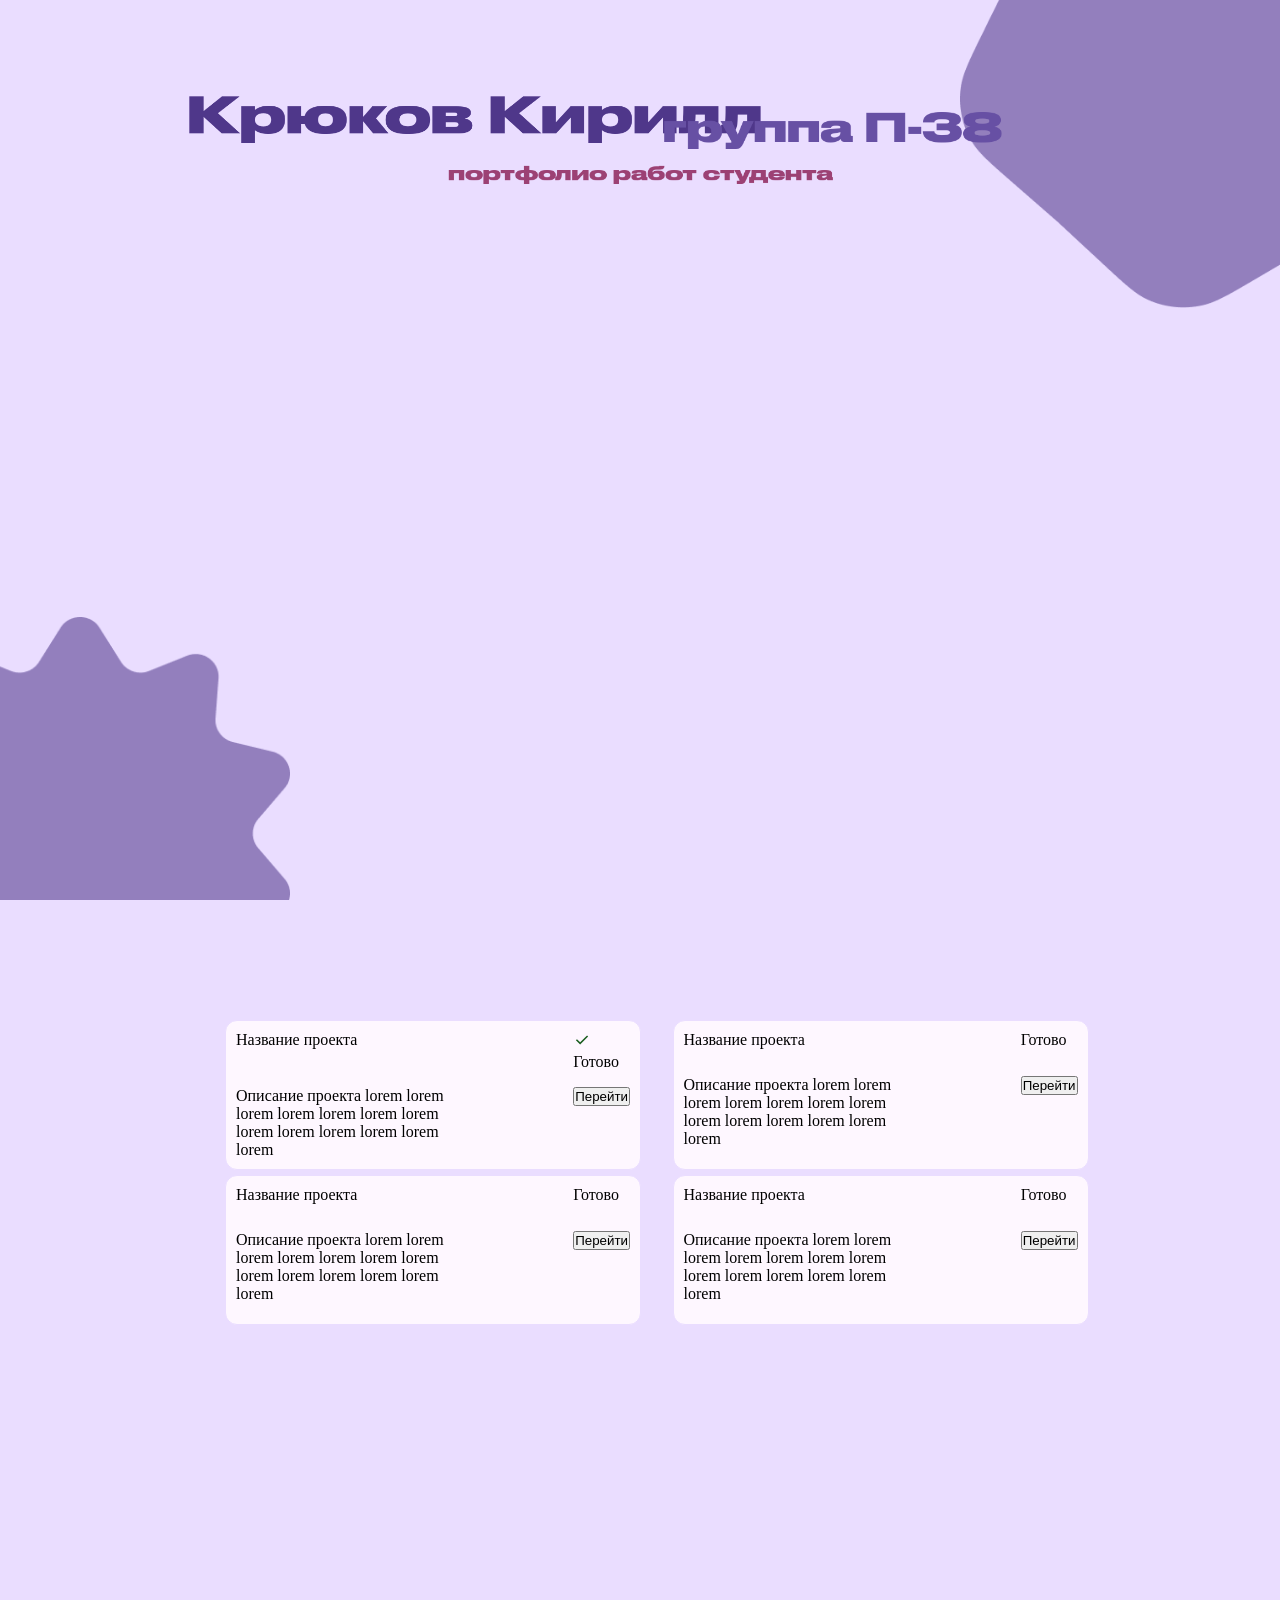
==== developing.html @ 5fa7cd90 "feat: ended work with welcome screen and starting development of cards" ====
<!DOCTYPE html>
<html lang="ru">
<head>
    <meta charset="UTF-8">
    <meta name="viewport" content="width=device-width, initial-scale=1.0">
    <title>Крюков Кирилл П-38</title>
    <link rel="stylesheet" href="styles/style.css">
</head>
<body>
    <!-- ПЕРВЫЙ ЭКРАН -->
    <div class="main_container">
        
        <div class="md3__deco">
            <img src="Shape5.png" alt="" class="sh5">
            <img src="Shape12.png" alt="" class="sh12">
        </div>

        <div class="maintext">
            <div class="centered_y">
                <!-- Это те самые элементы, которые мы будем двигать -->
                <p class="primary_text">Крюков Кирилл</p>
                <p class="secondary_text">группа П-38</p>
                <p class="tretiary_text">портфолио работ студента</p>
            </div>
        </div>

        <div class="bottom_elements">
            <img src="icon.svg" alt="v" class="bottom_icon">
            <p>листайте вверх чтобы перейти к работам</p>
        </div>
    </div>

    <!-- ВТОРОЙ ЭКРАН (Нужен чтобы было куда скроллить) -->
    <div class="portfolio-works">
        <div class="cards">
            <div class="card">
                <div class="name">
                    Название проекта
                </div>
                <div class="status ready">
                    <div class="icon">
                        <img src="readyicon.svg" alt="Готово!">
                    </div>
                    <div class="text">
                        Готово
                    </div>
                </div>
                <div class="desc">
                    Описание проекта lorem lorem lorem lorem lorem lorem lorem lorem lorem lorem lorem lorem lorem
                </div>
                <div class="gobutton">
                    <button>Перейти</button>
                </div>
            </div>
            <div class="card">
                <div class="name">
                    Название проекта
                </div>
                <div class="status ready">
                    <div class="icon">

                    </div>
                    <div class="text">
                        Готово
                    </div>
                </div>
                <div class="desc">
                    Описание проекта lorem lorem lorem lorem lorem lorem lorem lorem lorem lorem lorem lorem lorem
                </div>
                <div class="gobutton">
                    <button>Перейти</button>
                </div>
            </div>
            <div class="card">
                <div class="name">
                    Название проекта
                </div>
                <div class="status ready">
                    <div class="icon">

                    </div>
                    <div class="text">
                        Готово
                    </div>
                </div>
                <div class="desc">
                    Описание проекта lorem lorem lorem lorem lorem lorem lorem lorem lorem lorem lorem lorem lorem
                </div>
                <div class="gobutton">
                    <button>Перейти</button>
                </div>
            </div>
            <div class="card">
                <div class="name">
                    Название проекта
                </div>
                <div class="status ready">
                    <div class="icon">

                    </div>
                    <div class="text">
                        Готово
                    </div>
                </div>
                <div class="desc">
                    Описание проекта lorem lorem lorem lorem lorem lorem lorem lorem lorem lorem lorem lorem lorem
                </div>
                <div class="gobutton">
                    <button>Перейти</button>
                </div>
            </div>
        </div>
    </div>

    <script src="scroll.js"></script>
</body>
</html>
---- styles/style.css ----
@font-face {
  font-family: 'DrukWideCur';
  src: url('../drukwidecyr-bold.woff2') format('woff2'),
       url('drukwidecyr-bold.woff2') format('woff2');
  font-weight: 600;
  font-style: normal;
  font-display: swap;
}

*, *::before, *::after {
  box-sizing: border-box;
  margin: 0;
  padding: 0;
}

html, body {
  width: 100%;
  background-color: #EADDFF;
  -webkit-font-smoothing: antialiased;
  -moz-osx-font-smoothing: grayscale;
}

.main_container {
  position: fixed;
  top: 0;
  left: 0;
  width: 100%;
  height: 100vh;
  display: flex;
  align-items: center;
  justify-content: center;
  z-index: 1;
}

.maintext {
  text-align: center;
  z-index: 10;
}

.centered_y p {
  /* Важно для предсказуемой анимации */
  transform-origin: center center;
  will-change: transform;
}

.primary_text {
  color: #4F378A;
  font-size: 96px;
  font-family: 'DrukWideCur', 'Arial Black', sans-serif;
  margin: 0;
  line-height: 1;
}

.secondary_text {
  color: #6750A4;
  font-size: 64px;
  font-family: 'DrukWideCur', 'Arial Black', sans-serif;
  margin: 0;
}

.tretiary_text {
  color: #9C4174;
  font-size: 32px;
  font-family: 'DrukWideCur', 'Arial Black', sans-serif;
  margin-top: 18px;
}

.md3__deco {
  position: absolute;
  inset: 0;
  pointer-events: none;
  z-index: -1;
  overflow: hidden;
  will-change: opacity; /* Добавь вот это для оптимизации */
}

.sh5 {
  position: absolute;
  top: -160px; right: -160px;
  width: 480px; height: auto;
  animation: spin 12s linear infinite;
}

.sh12 {
  position: absolute;
  bottom: -150px; left: -130px;
  width: 420px; height: auto;
  animation: spin 15s linear infinite;
}

.bottom_elements {
  font-family: 'DrukWideCur', 'Arial Black', sans-serif;
  color: #6750A4;
  position: absolute;
  bottom: 30px;
  left: 50%;
  transform: translateX(-50%);
  text-align: center;
  display: flex;
  flex-direction: column;
  align-items: center;
  font-size: 14px;
  z-index: 5;
  will-change: opacity;
}

.bottom_icon {
  animation: bottomDeco_levitation 5s linear infinite;
}

.portfolio-works {
  position: relative;
  margin-top: 100vh;
  min-height: 150vh;
  padding: 120px 50px 50px 50px;
}

.card {
    background-color: #FEF7FF;
    border: 1px solid #EADDFF;
    border-radius: 12px;
    padding: 10px;
    display: grid;
    width: 416px;
    grid-template-columns: 1fr auto; 
    gap: 16px;
}

.desc {
  max-width: 227px;
}

.card.status {
  border-radius: 8px;
}

.cards {
  display: grid;
  grid-template-columns: repeat(2, 1fr);
  grid-template-rows: repeat(5, 1fr); 
  grid-column-gap: 5px;
  grid-row-gap: 5px;
  max-width: 950px;
  margin: 0 auto;
  padding-left: 60px;
}

@keyframes spin {
  from { transform: rotate(0deg); }
  to { transform: rotate(360deg); }
}

@keyframes bottomDeco_levitation {
  0% {
    transform: translateY(0px);
  }
  50% {
    transform: translateY(-5px);
  }
  100% {
    transform: translateY(0px);
  }
}

/* Адаптив шрифтов оставляю твой, но анимация в JS может потребовать подстройки под мобилки */
@media (max-width: 1200px) {
  .primary_text { font-size: 72px; }
  .secondary_text { font-size: 48px; }
  .tretiary_text { font-size: 24px; }
}
@media (max-width: 992px) {
  .primary_text { font-size: 56px; }
  .secondary_text { font-size: 36px; }
  .tretiary_text { font-size: 20px; }
}
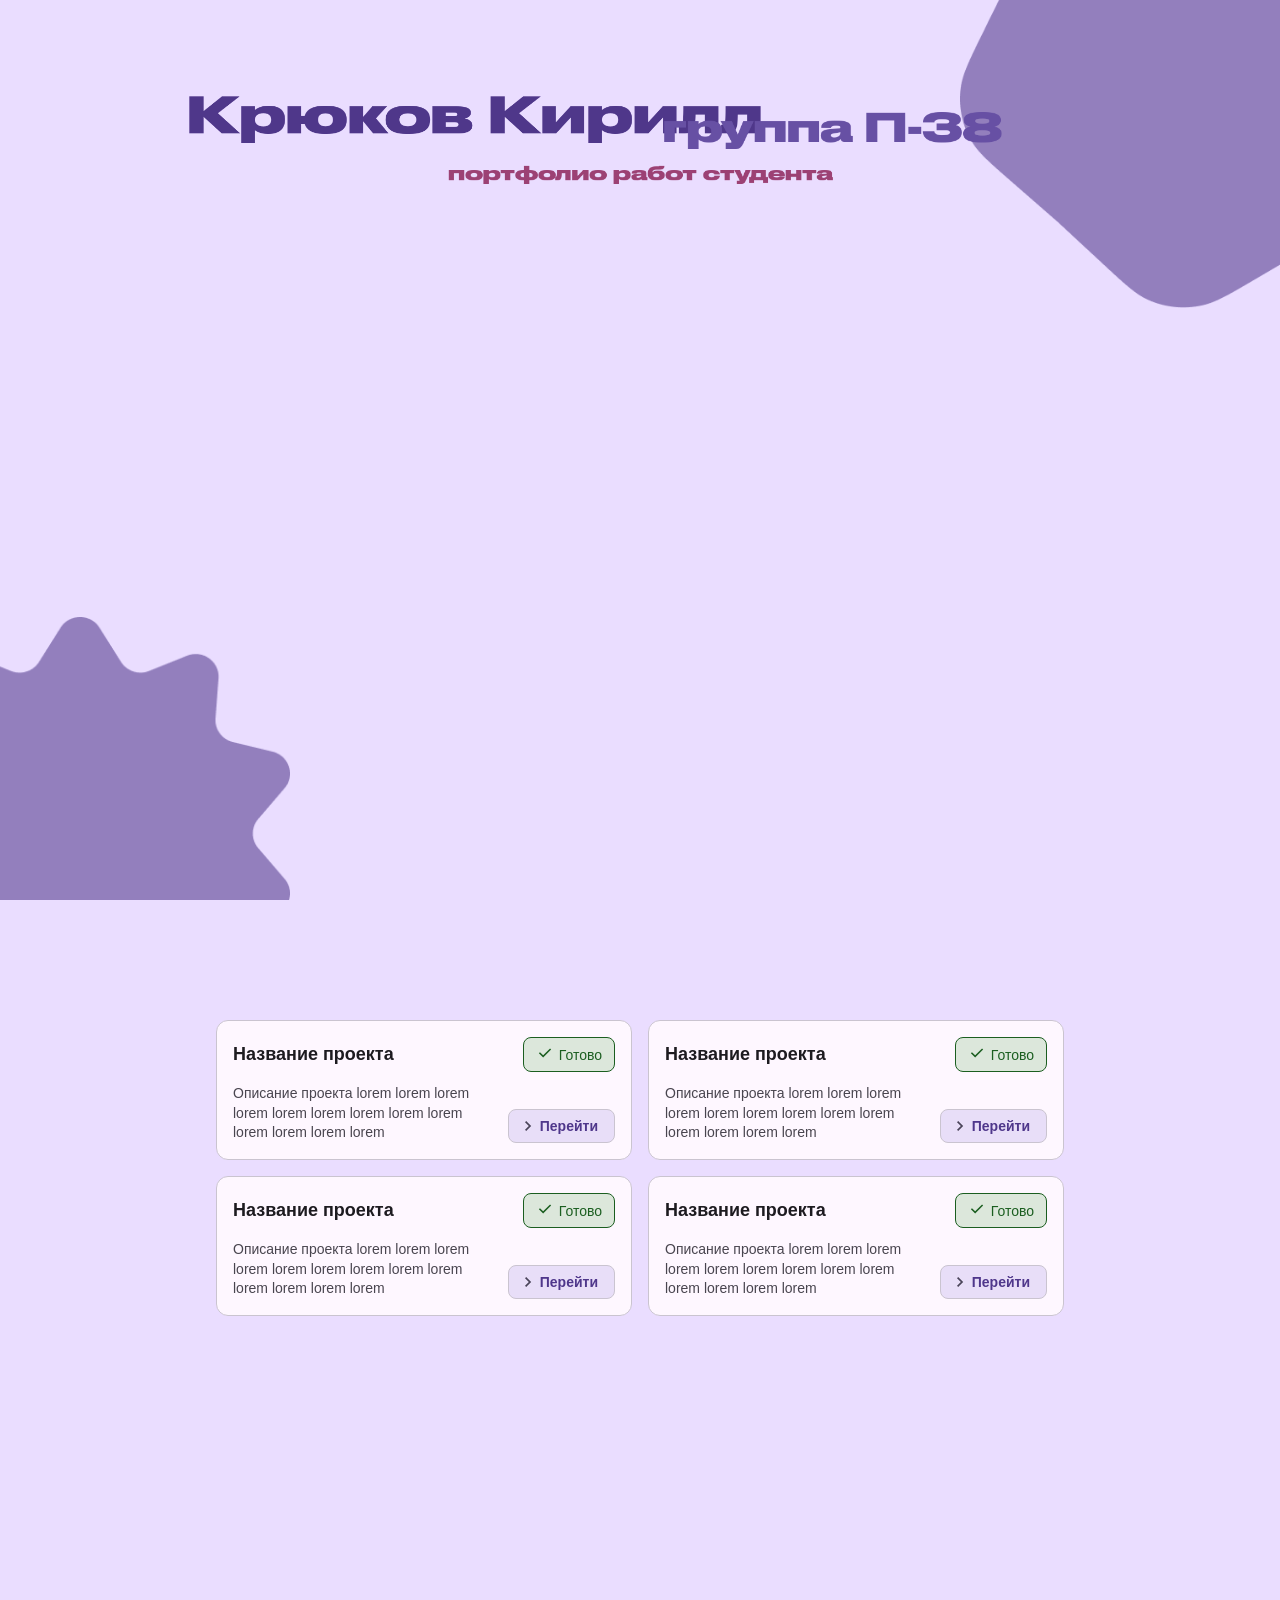
==== commit c3f82f39: "feat: add 3d perspective and designed cards" ====
--- a/developing.html
+++ b/developing.html
@@ -7,7 +7,6 @@
     <link rel="stylesheet" href="styles/style.css">
 </head>
 <body>
-    <!-- ПЕРВЫЙ ЭКРАН -->
     <div class="main_container">
         
         <div class="md3__deco">
@@ -17,7 +16,6 @@
 
         <div class="maintext">
             <div class="centered_y">
-                <!-- Это те самые элементы, которые мы будем двигать -->
                 <p class="primary_text">Крюков Кирилл</p>
                 <p class="secondary_text">группа П-38</p>
                 <p class="tretiary_text">портфолио работ студента</p>
@@ -25,12 +23,10 @@
         </div>
 
         <div class="bottom_elements">
-            <img src="icon.svg" alt="v" class="bottom_icon">
-            <p>листайте вверх чтобы перейти к работам</p>
+            <img src="upicon.svg" alt="v" class="bottom_icon">
+            <p>листайте вниз чтобы перейти к работам</p>
         </div>
     </div>
-
-    <!-- ВТОРОЙ ЭКРАН (Нужен чтобы было куда скроллить) -->
     <div class="portfolio-works">
         <div class="cards">
             <div class="card">
@@ -49,7 +45,7 @@
                     Описание проекта lorem lorem lorem lorem lorem lorem lorem lorem lorem lorem lorem lorem lorem
                 </div>
                 <div class="gobutton">
-                    <button>Перейти</button>
+                    <button><img src="goicon.svg" alt="">Перейти</button>
                 </div>
             </div>
             <div class="card">
@@ -58,7 +54,7 @@
                 </div>
                 <div class="status ready">
                     <div class="icon">
-
+                        <img src="readyicon.svg" alt="Готово!">
                     </div>
                     <div class="text">
                         Готово
@@ -68,7 +64,7 @@
                     Описание проекта lorem lorem lorem lorem lorem lorem lorem lorem lorem lorem lorem lorem lorem
                 </div>
                 <div class="gobutton">
-                    <button>Перейти</button>
+                    <button><img src="goicon.svg" alt="">Перейти</button>
                 </div>
             </div>
             <div class="card">
@@ -77,7 +73,7 @@
                 </div>
                 <div class="status ready">
                     <div class="icon">
-
+                        <img src="readyicon.svg" alt="Готово!">
                     </div>
                     <div class="text">
                         Готово
@@ -87,7 +83,7 @@
                     Описание проекта lorem lorem lorem lorem lorem lorem lorem lorem lorem lorem lorem lorem lorem
                 </div>
                 <div class="gobutton">
-                    <button>Перейти</button>
+                    <button><img src="goicon.svg" alt="">Перейти</button>
                 </div>
             </div>
             <div class="card">
@@ -96,7 +92,7 @@
                 </div>
                 <div class="status ready">
                     <div class="icon">
-
+                        <img src="readyicon.svg" alt="Готово!">
                     </div>
                     <div class="text">
                         Готово
@@ -106,7 +102,7 @@
                     Описание проекта lorem lorem lorem lorem lorem lorem lorem lorem lorem lorem lorem lorem lorem
                 </div>
                 <div class="gobutton">
-                    <button>Перейти</button>
+                    <button><img src="goicon.svg" alt="">Перейти</button>
                 </div>
             </div>
         </div>
--- a/styles/style.css
+++ b/styles/style.css
@@ -20,6 +20,11 @@
   -moz-osx-font-smoothing: grayscale;
 }
 
+.zalupa {
+  font-family: 'DrukWideCur', 'Arial Black', sans-serif;
+  color: #4F378A;
+}
+
 .main_container {
   position: fixed;
   top: 0;
@@ -38,7 +43,6 @@
 }
 
 .centered_y p {
-  /* Важно для предсказуемой анимации */
   transform-origin: center center;
   will-change: transform;
 }
@@ -71,7 +75,7 @@
   pointer-events: none;
   z-index: -1;
   overflow: hidden;
-  will-change: opacity; /* Добавь вот это для оптимизации */
+  will-change: opacity;
 }
 
 .sh5 {
@@ -115,61 +119,130 @@
   padding: 120px 50px 50px 50px;
 }
 
-.card {
-    background-color: #FEF7FF;
-    border: 1px solid #EADDFF;
-    border-radius: 12px;
-    padding: 10px;
-    display: grid;
-    width: 416px;
-    grid-template-columns: 1fr auto; 
-    gap: 16px;
-}
-
-.desc {
-  max-width: 227px;
-}
-
-.card.status {
-  border-radius: 8px;
-}
-
+/* === ОБЩАЯ СЕТКА КАРТОЧЕК === */
 .cards {
   display: grid;
-  grid-template-columns: repeat(2, 1fr);
-  grid-template-rows: repeat(5, 1fr); 
-  grid-column-gap: 5px;
-  grid-row-gap: 5px;
+  grid-template-columns: repeat(2, 416px);
+  justify-content: center;
+  gap: 16px;
   max-width: 950px;
   margin: 0 auto;
-  padding-left: 60px;
-}
-
+  align-items: start; /* Не тянет соседние карточки по высоте */
+}
+
+/* === ВНУТРЕННЯЯ РАЗМЕТКА КАРТОЧКИ === */
+.card {
+  background-color: #FEF7FF;
+  border: 1px solid #CAC4D0;
+  border-radius: 12px;
+  padding: 16px;
+  width: 416px;
+  height: fit-content; /* Высота строго по контенту */
+  display: grid;
+  grid-template-columns: 1fr auto;
+  grid-template-rows: auto 1fr;
+  row-gap: 12px;
+  column-gap: 16px;
+  align-items: start;
+}
+
+.name {
+  grid-column: 1 / 2;
+  grid-row: 1 / 2;
+  font-family: 'Roboto', sans-serif;
+  font-weight: 600;
+  font-size: 18px;
+  color: #1D1B20;
+  align-self: center;
+}
+
+.status {
+  grid-column: 2 / 3;
+  grid-row: 1 / 2;
+  justify-self: end;
+  display: flex;
+  align-items: center;
+  border-radius: 8px;
+  font-family: 'Roboto', Tahoma, Geneva, Verdana, sans-serif;
+  font-size: 14px;
+}
+
+.status img {
+  padding-right: 5px;
+}
+
+.status.ready {
+  border: 1px solid #1B5E20;
+  background-color: #DCE7DB;
+  color: #1B5E20;
+  padding: 6px 12px;
+}
+
+.desc {
+  grid-column: 1 / 2;
+  grid-row: 2 / 3;
+  max-width: 240px;
+  font-family: 'Roboto', sans-serif;
+  font-size: 14px;
+  line-height: 1.4;
+  color: #49454F;
+}
+
+.gobutton {
+  grid-column: 2 / 3;
+  grid-row: 2 / 3;
+  justify-self: end;
+  align-self: end;
+}
+
+.card button {
+  border: 1px solid #CAC4D0;
+  background-color: #E8DEF8;
+  color: #4F378B;
+  padding: 8px 16px;
+  border-radius: 8px;
+  cursor: pointer;
+  display: flex;
+  align-items: center;
+  font-family: 'Roboto', Tahoma, Geneva, Verdana, sans-serif;
+  font-weight: 600;
+  font-size: 14px;
+  transition: background-color 0.2s ease;
+}
+
+.card button:hover {
+  background-color: #D0BCFF;
+}
+
+.card button img {
+  padding-right: 8px;
+}
+
+/* === АНИМАЦИИ === */
 @keyframes spin {
   from { transform: rotate(0deg); }
   to { transform: rotate(360deg); }
 }
 
 @keyframes bottomDeco_levitation {
-  0% {
-    transform: translateY(0px);
-  }
-  50% {
-    transform: translateY(-5px);
-  }
-  100% {
-    transform: translateY(0px);
-  }
-}
-
-/* Адаптив шрифтов оставляю твой, но анимация в JS может потребовать подстройки под мобилки */
+  0% { transform: translateY(0px); }
+  50% { transform: translateY(-5px); }
+  100% { transform: translateY(0px); }
+}
+
+/* === АДАПТИВНОСТЬ === */
 @media (max-width: 1200px) {
   .primary_text { font-size: 72px; }
   .secondary_text { font-size: 48px; }
   .tretiary_text { font-size: 24px; }
 }
+
 @media (max-width: 992px) {
   .primary_text { font-size: 56px; }
   .secondary_text { font-size: 36px; }
   .tretiary_text { font-size: 20px; }
+  
+  .cards {
+    grid-template-columns: 416px; /* В 1 столбец */
+  }
 }
